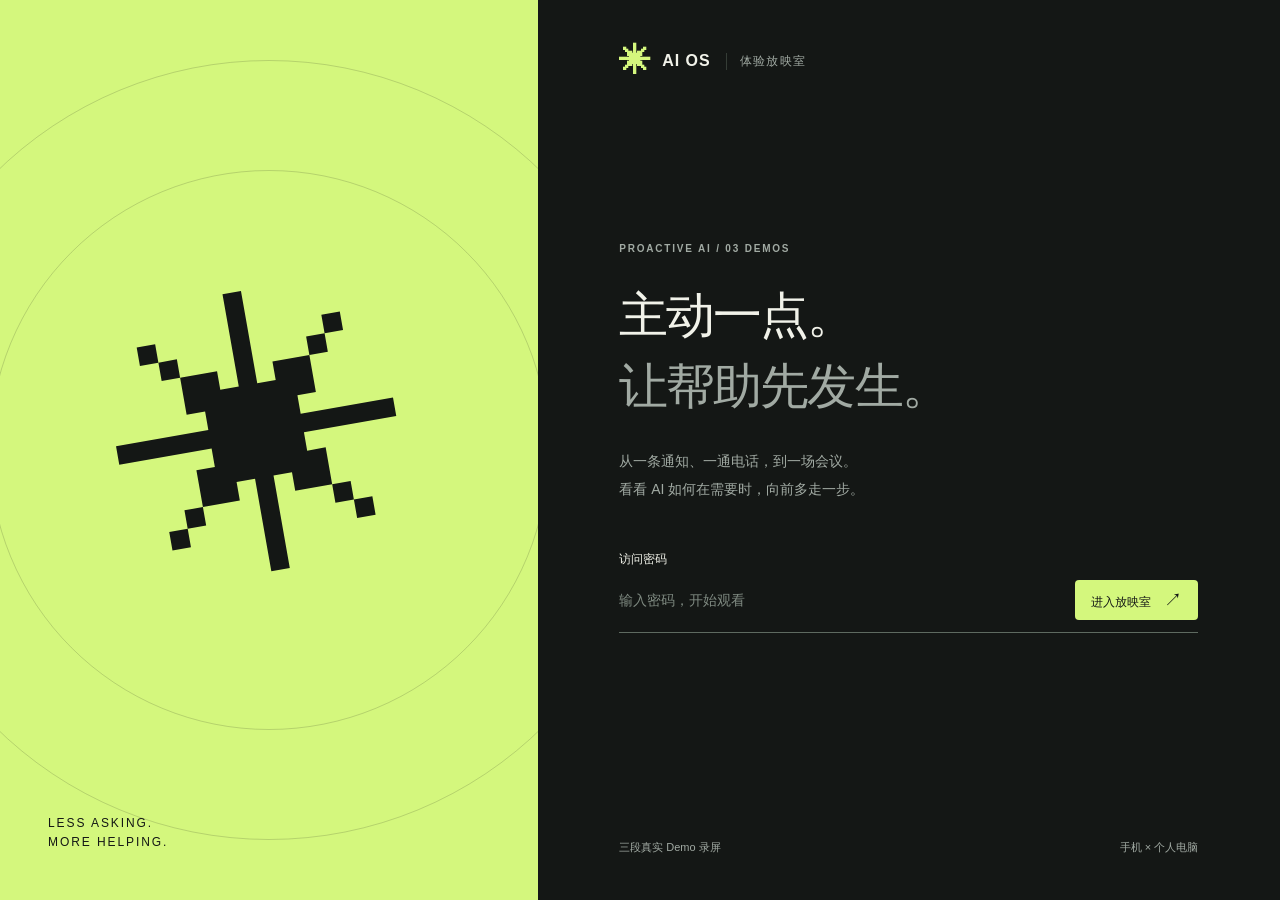
==== docs/index.html @ b567d671 "Publish encrypted proactive AI demo gallery" ====
<!doctype html>
<html lang="zh-CN">
<head>
  <meta charset="utf-8">
  <meta name="viewport" content="width=device-width,initial-scale=1">
  <meta name="theme-color" content="#141715">
  <meta name="robots" content="noindex,nofollow">
  <title>主动一点 · AI 服务演示</title>
  <link rel="stylesheet" href="styles.css">
  <script src="app.js" defer></script>
</head>
<body>
  <section class="gate" id="gate" aria-labelledby="gate-title">
    <div class="gate-art" aria-hidden="true"><span class="orbit orbit-one"></span><span class="orbit orbit-two"></span><span class="spark">✳</span><div class="art-caption">LESS ASKING.<br>MORE HELPING.</div></div>
    <div class="gate-content">
      <a class="brand" href="./" aria-label="主动一点首页"><span class="brand-mark">✳</span> AI OS <span class="brand-label">体验放映室</span></a>
      <div class="gate-copy"><span class="eyebrow">PROACTIVE AI / 03 DEMOS</span><h1 id="gate-title">主动一点。<br><span>让帮助先发生。</span></h1><p>从一条通知、一通电话，到一场会议。<br>看看 AI 如何在需要时，向前多走一步。</p>
        <form id="unlock-form"><label for="password">访问密码</label><div class="password-row"><input id="password" name="password" type="password" autocomplete="current-password" required placeholder="输入密码，开始观看" aria-describedby="gate-status"><button type="submit" id="unlock">进入放映室 <span aria-hidden="true">↗</span></button></div><p id="gate-status" role="status" aria-live="polite"></p></form>
      </div>
      <div class="gate-footer"><span>三段真实 Demo 录屏</span><span>手机 × 个人电脑</span></div>
    </div>
  </section>
  <main id="gallery" hidden>
    <header class="topbar"><a class="brand" href="./"><span class="brand-mark">✳</span> AI OS <span class="brand-label">体验放映室</span></a><button class="lock-button" id="lock">退出并锁定 <span aria-hidden="true">↗</span></button></header>
    <section class="intro"><div><span class="eyebrow">PROACTIVE AI IN EVERYDAY LIFE</span><h1>主动一点<span class="accent">。</span></h1></div><p>有些帮助，不必等你开口。<br>三个日常场景，看 AI 如何接住下一步。</p></section>
    <section class="cinema" aria-label="视频放映区">
      <div class="screen-column"><div class="screen"><video id="player" controls playsinline preload="metadata" aria-label="演示视频"></video><div class="screen-status" id="video-status" role="status" aria-live="polite" hidden></div></div><div class="now-playing"><div><span class="eyebrow" id="playing-kicker"></span><h2 id="playing-title"></h2></div><span class="time-pill" id="playing-duration"></span></div><p class="playing-description" id="playing-description"></p><div class="journey" id="journey" aria-label="演示流程"></div></div>
      <aside class="playlist" aria-label="选择演示"><div class="playlist-heading"><span>场景目录</span><span>01 — 03</span></div><div id="video-list"></div><p class="playlist-footnote">选择一个场景，点击播放。<br>横屏或全屏观看，细节更清楚。</p></aside>
    </section>
    <footer class="footer"><span>AI OS · 主动服务探索</span><span>演示录屏 · 示例数据</span></footer>
  </main>
  <noscript>请开启 JavaScript，以解锁和播放演示视频。</noscript>
</body>
</html>
---- docs/styles.css ----
:root{color-scheme:dark;--bg:#141715;--panel:#1d211e;--ink:#f1f2e9;--muted:#a1aaa3;--line:#353d36;--lime:#d4f77d;--serif:"Songti SC","STSong","Noto Serif CJK SC",serif;--sans:"Avenir Next","PingFang SC","Microsoft YaHei",sans-serif}*{box-sizing:border-box}body{margin:0;background:var(--bg);color:var(--ink);font-family:var(--sans);-webkit-font-smoothing:antialiased}button,input{font:inherit}button,a,input{-webkit-tap-highlight-color:transparent}button{cursor:pointer}button:disabled{cursor:wait;opacity:.65}a{color:inherit;text-decoration:none}[hidden]{display:none!important}button:focus-visible,a:focus-visible,input:focus-visible{outline:2px solid var(--lime);outline-offset:5px}.brand{display:flex;align-items:center;gap:10px;letter-spacing:.06em;font-size:16px;font-weight:650}.brand-mark{font-size:32px;color:var(--lime);line-height:1}.brand-label{border-left:1px solid var(--line);padding-left:13px;margin-left:5px;color:var(--muted);font-size:12px;font-weight:400;letter-spacing:.12em}.eyebrow{font-size:10px;letter-spacing:.18em;color:var(--muted);font-weight:600}.gate{display:grid;grid-template-columns:42% 58%;min-height:100svh}.gate-art{position:relative;overflow:hidden;background:var(--lime);color:var(--bg);display:flex;align-items:center;justify-content:center;min-height:620px}.orbit{position:absolute;border:1px solid #14171529;border-radius:50%;width:560px;height:560px}.orbit-two{width:780px;height:780px}.spark{font-size:300px;line-height:1;transform:rotate(-10deg);font-family:Georgia,serif}.art-caption{position:absolute;left:48px;bottom:48px;font-size:12px;line-height:1.6;letter-spacing:.16em}.gate-content{display:flex;flex-direction:column;justify-content:space-between;padding:45px 11%;gap:65px}.gate-copy h1{font-family:var(--serif);font-size:clamp(37px,3.8vw,62px);font-weight:400;line-height:1.45;letter-spacing:-.04em;margin:25px 0}.gate-copy h1 span{color:var(--muted)}.gate-copy>p{font-size:14px;line-height:2;color:var(--muted);margin-bottom:48px}form label{font-size:12px;display:block;margin-bottom:12px}.password-row{display:flex;border-bottom:1px solid #5e6a60;padding-bottom:12px;gap:10px}.password-row input{min-width:0;width:100%;background:transparent;color:var(--ink);border:0;padding:12px 0;font-size:14px}.password-row input::placeholder{color:#7f8a81}.password-row button{flex-shrink:0;border:0;border-radius:4px;background:var(--lime);color:var(--bg);font-size:12px;padding:0 16px}.password-row button span{margin-left:10px;font-size:18px}#gate-status{min-height:22px;margin:12px 0;font-size:12px;color:var(--lime);line-height:1.7}.gate-footer{font-size:11px;color:var(--muted);display:flex;justify-content:space-between;gap:20px}main{max-width:1560px;margin:auto;padding:0 5%}.topbar{height:95px;display:flex;align-items:center;justify-content:space-between;border-bottom:1px solid var(--line)}.lock-button{border:0;background:none;color:var(--muted);font-size:12px;padding:12px 0 12px 12px}.lock-button span{margin-left:12px}.intro{display:flex;justify-content:space-between;align-items:flex-end;padding:51px 0 36px;gap:25px}.intro h1{font-family:var(--serif);font-weight:400;font-size:56px;letter-spacing:-.04em;margin:13px 0 0;line-height:1.25}.accent{color:var(--lime)}.intro p{color:var(--muted);font-size:13px;line-height:1.9;margin:0 0 5px}.cinema{display:grid;grid-template-columns:minmax(0,1fr) 300px;gap:36px}.screen{position:relative;aspect-ratio:8/5;background:#080b09;border-radius:8px;overflow:hidden;border:1px solid var(--line)}video{display:block;width:100%;height:100%;object-fit:contain}.screen-status{position:absolute;inset:0;display:flex;align-items:center;justify-content:center;background:#080b09e6;color:var(--lime);font-size:13px;gap:16px;padding:24px;text-align:center}.screen-status button{background:var(--lime);color:var(--bg);border:0;padding:10px 18px;border-radius:4px}.now-playing{display:flex;align-items:center;justify-content:space-between;gap:20px;margin-top:26px}.now-playing h2{font-size:24px;font-weight:500;margin:9px 0 0;letter-spacing:.02em}.time-pill{color:var(--muted);font-size:12px;border:1px solid var(--line);border-radius:30px;padding:8px 12px;white-space:nowrap}.playing-description{font-size:13px;color:var(--muted);line-height:1.9;margin:16px 0}.journey{display:flex;align-items:center;flex-wrap:wrap;gap:8px;margin:22px 0}.journey span{font-size:11px;border:1px solid var(--line);padding:7px 10px;border-radius:4px;color:#c5cec7}.journey i{font-size:12px;font-style:normal;color:#667569}.playlist-heading{display:flex;justify-content:space-between;font-size:11px;color:var(--muted);padding-bottom:15px;border-bottom:1px solid var(--line)}.video-card{display:block;text-align:left;border:1px solid transparent;border-bottom-color:var(--line);width:100%;background:none;color:var(--ink);padding:20px 14px;transition:background .2s,border-color .2s;border-radius:5px}.video-card:hover{background:#232b23}.video-card[aria-pressed=true]{background:#242d21;border-color:#57733b}.card-top{display:flex;justify-content:space-between;align-items:center;color:var(--muted);font-size:10px;letter-spacing:.12em;margin-bottom:12px}.video-card[aria-pressed=true] .card-top{color:var(--lime)}.card-poster{width:100%;aspect-ratio:8/5;object-fit:cover;display:block;border-radius:3px;margin-bottom:14px;background:#0c110c}.card-title{font-size:16px;display:block;margin-bottom:7px}.card-subtitle{font-size:11px;color:var(--muted);display:block;line-height:1.7}.playlist-footnote{font-size:11px;line-height:1.9;color:var(--muted);margin:20px 14px}.footer{display:flex;justify-content:space-between;gap:18px;margin-top:46px;padding:24px 0;border-top:1px solid var(--line);font-size:10px;letter-spacing:.05em;color:var(--muted)}@media(min-width:1450px){.cinema{grid-template-columns:minmax(0,1fr) 335px}.video-card{padding:22px 18px}.card-poster{max-height:165px}}@media(max-width:1000px){.cinema{grid-template-columns:minmax(0,1fr) 240px;gap:22px}.gate-content{padding:36px 8%}.spark{font-size:240px}.gate-copy h1{font-size:38px}.intro h1{font-size:46px}.card-title{font-size:14px}.video-card{padding:16px 10px}}@media(max-width:720px){.gate{grid-template-columns:1fr}.gate-art{min-height:190px;height:25svh}.spark{font-size:155px}.orbit-one{width:250px;height:250px}.orbit-two{width:370px;height:370px}.art-caption{left:24px;bottom:20px;font-size:8px}.gate-content{padding:28px 7% 24px;gap:35px}.gate-copy h1{font-size:36px;margin:18px 0}.gate-copy>p{margin-bottom:28px}.password-row button{padding:0 12px}.gate-footer{font-size:10px}.gate-content>.brand{margin-bottom:4px}main{padding:0 5%}.topbar{height:78px}.brand-label{font-size:10px;padding-left:10px}.brand{font-size:14px;gap:7px}.brand-mark{font-size:28px}.lock-button{font-size:11px}.intro{padding:32px 0 24px;display:block}.intro h1{font-size:42px;margin-top:12px}.intro p{font-size:12px;margin-top:15px}.cinema{display:block}.now-playing h2{font-size:21px}.now-playing{margin-top:20px}.playlist{margin-top:32px}.card-poster{width:112px;float:left;margin:0 16px 0 0}.video-card{min-height:115px;padding:16px 12px}.card-top{margin-bottom:10px}.card-title{font-size:15px}.card-subtitle{font-size:11px}.video-card:after{content:"";display:table;clear:both}.playlist-footnote{margin:16px 12px}.footer{margin-top:28px;font-size:9px}.journey{gap:6px}.journey span{font-size:10px;padding:6px 8px}}@media(prefers-reduced-motion:no-preference){.gate-copy,main:not([hidden]) .intro{animation:appear .65s ease both}@keyframes appear{from{opacity:0;transform:translateY(12px)}to{opacity:1;transform:translateY(0)}}}
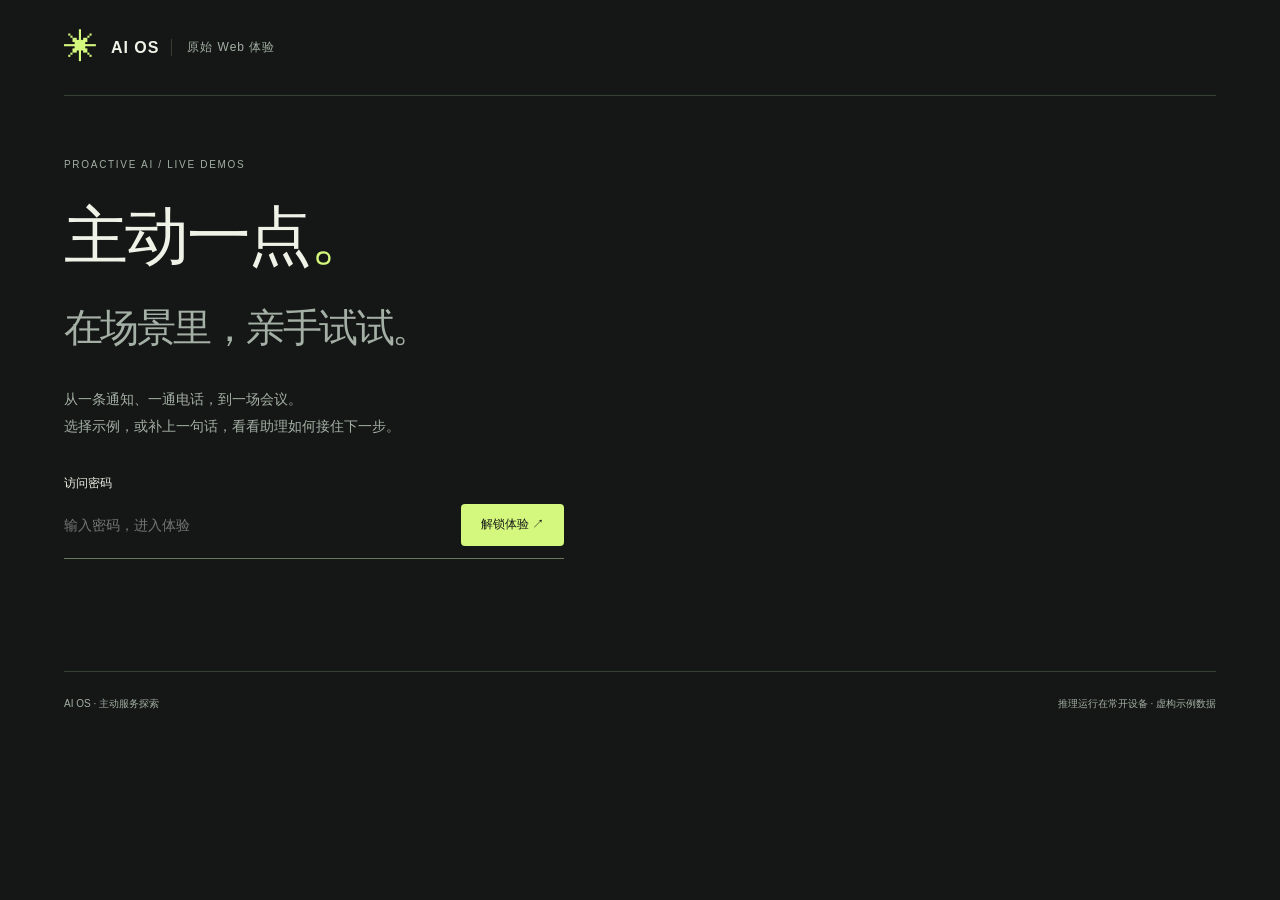
==== commit 5a5f6b35: "Deploy original interactive notification call and meeting demos" ====
--- a/docs/index.html
+++ b/docs/index.html
@@ -1,34 +1,7 @@
 <!doctype html>
-<html lang="zh-CN">
-<head>
-  <meta charset="utf-8">
-  <meta name="viewport" content="width=device-width,initial-scale=1">
-  <meta name="theme-color" content="#141715">
-  <meta name="robots" content="noindex,nofollow">
-  <title>主动一点 · AI 服务演示</title>
-  <link rel="stylesheet" href="styles.css">
-  <script src="app.js" defer></script>
-</head>
-<body>
-  <section class="gate" id="gate" aria-labelledby="gate-title">
-    <div class="gate-art" aria-hidden="true"><span class="orbit orbit-one"></span><span class="orbit orbit-two"></span><span class="spark">✳</span><div class="art-caption">LESS ASKING.<br>MORE HELPING.</div></div>
-    <div class="gate-content">
-      <a class="brand" href="./" aria-label="主动一点首页"><span class="brand-mark">✳</span> AI OS <span class="brand-label">体验放映室</span></a>
-      <div class="gate-copy"><span class="eyebrow">PROACTIVE AI / 03 DEMOS</span><h1 id="gate-title">主动一点。<br><span>让帮助先发生。</span></h1><p>从一条通知、一通电话，到一场会议。<br>看看 AI 如何在需要时，向前多走一步。</p>
-        <form id="unlock-form"><label for="password">访问密码</label><div class="password-row"><input id="password" name="password" type="password" autocomplete="current-password" required placeholder="输入密码，开始观看" aria-describedby="gate-status"><button type="submit" id="unlock">进入放映室 <span aria-hidden="true">↗</span></button></div><p id="gate-status" role="status" aria-live="polite"></p></form>
-      </div>
-      <div class="gate-footer"><span>三段真实 Demo 录屏</span><span>手机 × 个人电脑</span></div>
-    </div>
-  </section>
-  <main id="gallery" hidden>
-    <header class="topbar"><a class="brand" href="./"><span class="brand-mark">✳</span> AI OS <span class="brand-label">体验放映室</span></a><button class="lock-button" id="lock">退出并锁定 <span aria-hidden="true">↗</span></button></header>
-    <section class="intro"><div><span class="eyebrow">PROACTIVE AI IN EVERYDAY LIFE</span><h1>主动一点<span class="accent">。</span></h1></div><p>有些帮助，不必等你开口。<br>三个日常场景，看 AI 如何接住下一步。</p></section>
-    <section class="cinema" aria-label="视频放映区">
-      <div class="screen-column"><div class="screen"><video id="player" controls playsinline preload="metadata" aria-label="演示视频"></video><div class="screen-status" id="video-status" role="status" aria-live="polite" hidden></div></div><div class="now-playing"><div><span class="eyebrow" id="playing-kicker"></span><h2 id="playing-title"></h2></div><span class="time-pill" id="playing-duration"></span></div><p class="playing-description" id="playing-description"></p><div class="journey" id="journey" aria-label="演示流程"></div></div>
-      <aside class="playlist" aria-label="选择演示"><div class="playlist-heading"><span>场景目录</span><span>01 — 03</span></div><div id="video-list"></div><p class="playlist-footnote">选择一个场景，点击播放。<br>横屏或全屏观看，细节更清楚。</p></aside>
-    </section>
-    <footer class="footer"><span>AI OS · 主动服务探索</span><span>演示录屏 · 示例数据</span></footer>
-  </main>
-  <noscript>请开启 JavaScript，以解锁和播放演示视频。</noscript>
-</body>
-</html>
+<html lang="zh-CN"><head><meta charset="utf-8"><meta name="viewport" content="width=device-width,initial-scale=1"><meta name="theme-color" content="#141715"><meta name="robots" content="noindex,nofollow"><title>主动一点 · Web 体验</title><link rel="stylesheet" href="styles.css"><script src="config.js"></script><script src="portal.js" defer></script></head>
+<body><header><a class="brand" href="./"><b>✳</b> AI OS <span>原始 Web 体验</span></a><button id="logout" hidden>退出并锁定 ↗</button></header>
+<main><section class="intro"><span class="eyebrow">PROACTIVE AI / LIVE DEMOS</span><h1>主动一点<span>。</span><br><em>在场景里，亲手试试。</em></h1><p>从一条通知、一通电话，到一场会议。<br>选择示例，或补上一句话，看看助理如何接住下一步。</p></section>
+<form id="login"><label for="password">访问密码</label><div class="password-row"><input id="password" type="password" autocomplete="current-password" placeholder="输入密码，进入体验" required><button id="submit">解锁体验 ↗</button></div><p id="status" role="status" aria-live="polite"></p></form>
+<section id="demos" aria-label="选择 Demo" hidden><a class="demo featured" href="notification/"><div class="number">01 / 通知驱动</div><div class="illustration" aria-hidden="true"><span class="phone">手机<br><small>通知 · 日程 · 备忘录</small></span><span class="flow">⇄</span><span class="pc">PC Agent<br><small>本地文件 · 桌面工具</small></span></div><h2>手机发现，电脑接力 <span>↗</span></h2><p>推送通知，让助理生成事项、准备资料、起草回复；把需要个人电脑的任务交出去，再看结果回到手机。</p><span class="enter">进入通知助理 · 手机与 PC</span></a><a class="demo" href="call/"><div class="number">02 / 随听 · 通话</div><div class="illustration waves" aria-hidden="true">▂ ▅ ▃ █ ▅ ▂ ▆ ▄</div><h2>边聊边找，及时到场 <span>↗</span></h2><p>播放示例通话或补一句话，查看个人信息卡片召回、新信息草稿与确认保存。</p><span class="enter">进入通话助理</span></a><a class="demo" href="meeting/"><div class="number">03 / 线下会议</div><div class="illustration" aria-hidden="true"><span class="fold">谁答应了什么？<small>文件 · 承诺 · 决定</small></span></div><h2>安静听见，记下重点 <span>↗</span></h2><p>播放多人会议或现场发言，在折叠外屏里看文件、承诺与决定，再整理会后汇总。</p><span class="enter">进入会议助理</span></a></section>
+</main><footer><span>AI OS · 主动服务探索</span><span>推理运行在常开设备 · 虚构示例数据</span></footer><noscript>请开启 JavaScript 体验这些 Demo。</noscript></body></html>
--- a/docs/styles.css
+++ b/docs/styles.css
@@ -1 +1 @@
-:root{color-scheme:dark;--bg:#141715;--panel:#1d211e;--ink:#f1f2e9;--muted:#a1aaa3;--line:#353d36;--lime:#d4f77d;--serif:"Songti SC","STSong","Noto Serif CJK SC",serif;--sans:"Avenir Next","PingFang SC","Microsoft YaHei",sans-serif}*{box-sizing:border-box}body{margin:0;background:var(--bg);color:var(--ink);font-family:var(--sans);-webkit-font-smoothing:antialiased}button,input{font:inherit}button,a,input{-webkit-tap-highlight-color:transparent}button{cursor:pointer}button:disabled{cursor:wait;opacity:.65}a{color:inherit;text-decoration:none}[hidden]{display:none!important}button:focus-visible,a:focus-visible,input:focus-visible{outline:2px solid var(--lime);outline-offset:5px}.brand{display:flex;align-items:center;gap:10px;letter-spacing:.06em;font-size:16px;font-weight:650}.brand-mark{font-size:32px;color:var(--lime);line-height:1}.brand-label{border-left:1px solid var(--line);padding-left:13px;margin-left:5px;color:var(--muted);font-size:12px;font-weight:400;letter-spacing:.12em}.eyebrow{font-size:10px;letter-spacing:.18em;color:var(--muted);font-weight:600}.gate{display:grid;grid-template-columns:42% 58%;min-height:100svh}.gate-art{position:relative;overflow:hidden;background:var(--lime);color:var(--bg);display:flex;align-items:center;justify-content:center;min-height:620px}.orbit{position:absolute;border:1px solid #14171529;border-radius:50%;width:560px;height:560px}.orbit-two{width:780px;height:780px}.spark{font-size:300px;line-height:1;transform:rotate(-10deg);font-family:Georgia,serif}.art-caption{position:absolute;left:48px;bottom:48px;font-size:12px;line-height:1.6;letter-spacing:.16em}.gate-content{display:flex;flex-direction:column;justify-content:space-between;padding:45px 11%;gap:65px}.gate-copy h1{font-family:var(--serif);font-size:clamp(37px,3.8vw,62px);font-weight:400;line-height:1.45;letter-spacing:-.04em;margin:25px 0}.gate-copy h1 span{color:var(--muted)}.gate-copy>p{font-size:14px;line-height:2;color:var(--muted);margin-bottom:48px}form label{font-size:12px;display:block;margin-bottom:12px}.password-row{display:flex;border-bottom:1px solid #5e6a60;padding-bottom:12px;gap:10px}.password-row input{min-width:0;width:100%;background:transparent;color:var(--ink);border:0;padding:12px 0;font-size:14px}.password-row input::placeholder{color:#7f8a81}.password-row button{flex-shrink:0;border:0;border-radius:4px;background:var(--lime);color:var(--bg);font-size:12px;padding:0 16px}.password-row button span{margin-left:10px;font-size:18px}#gate-status{min-height:22px;margin:12px 0;font-size:12px;color:var(--lime);line-height:1.7}.gate-footer{font-size:11px;color:var(--muted);display:flex;justify-content:space-between;gap:20px}main{max-width:1560px;margin:auto;padding:0 5%}.topbar{height:95px;display:flex;align-items:center;justify-content:space-between;border-bottom:1px solid var(--line)}.lock-button{border:0;background:none;color:var(--muted);font-size:12px;padding:12px 0 12px 12px}.lock-button span{margin-left:12px}.intro{display:flex;justify-content:space-between;align-items:flex-end;padding:51px 0 36px;gap:25px}.intro h1{font-family:var(--serif);font-weight:400;font-size:56px;letter-spacing:-.04em;margin:13px 0 0;line-height:1.25}.accent{color:var(--lime)}.intro p{color:var(--muted);font-size:13px;line-height:1.9;margin:0 0 5px}.cinema{display:grid;grid-template-columns:minmax(0,1fr) 300px;gap:36px}.screen{position:relative;aspect-ratio:8/5;background:#080b09;border-radius:8px;overflow:hidden;border:1px solid var(--line)}video{display:block;width:100%;height:100%;object-fit:contain}.screen-status{position:absolute;inset:0;display:flex;align-items:center;justify-content:center;background:#080b09e6;color:var(--lime);font-size:13px;gap:16px;padding:24px;text-align:center}.screen-status button{background:var(--lime);color:var(--bg);border:0;padding:10px 18px;border-radius:4px}.now-playing{display:flex;align-items:center;justify-content:space-between;gap:20px;margin-top:26px}.now-playing h2{font-size:24px;font-weight:500;margin:9px 0 0;letter-spacing:.02em}.time-pill{color:var(--muted);font-size:12px;border:1px solid var(--line);border-radius:30px;padding:8px 12px;white-space:nowrap}.playing-description{font-size:13px;color:var(--muted);line-height:1.9;margin:16px 0}.journey{display:flex;align-items:center;flex-wrap:wrap;gap:8px;margin:22px 0}.journey span{font-size:11px;border:1px solid var(--line);padding:7px 10px;border-radius:4px;color:#c5cec7}.journey i{font-size:12px;font-style:normal;color:#667569}.playlist-heading{display:flex;justify-content:space-between;font-size:11px;color:var(--muted);padding-bottom:15px;border-bottom:1px solid var(--line)}.video-card{display:block;text-align:left;border:1px solid transparent;border-bottom-color:var(--line);width:100%;background:none;color:var(--ink);padding:20px 14px;transition:background .2s,border-color .2s;border-radius:5px}.video-card:hover{background:#232b23}.video-card[aria-pressed=true]{background:#242d21;border-color:#57733b}.card-top{display:flex;justify-content:space-between;align-items:center;color:var(--muted);font-size:10px;letter-spacing:.12em;margin-bottom:12px}.video-card[aria-pressed=true] .card-top{color:var(--lime)}.card-poster{width:100%;aspect-ratio:8/5;object-fit:cover;display:block;border-radius:3px;margin-bottom:14px;background:#0c110c}.card-title{font-size:16px;display:block;margin-bottom:7px}.card-subtitle{font-size:11px;color:var(--muted);display:block;line-height:1.7}.playlist-footnote{font-size:11px;line-height:1.9;color:var(--muted);margin:20px 14px}.footer{display:flex;justify-content:space-between;gap:18px;margin-top:46px;padding:24px 0;border-top:1px solid var(--line);font-size:10px;letter-spacing:.05em;color:var(--muted)}@media(min-width:1450px){.cinema{grid-template-columns:minmax(0,1fr) 335px}.video-card{padding:22px 18px}.card-poster{max-height:165px}}@media(max-width:1000px){.cinema{grid-template-columns:minmax(0,1fr) 240px;gap:22px}.gate-content{padding:36px 8%}.spark{font-size:240px}.gate-copy h1{font-size:38px}.intro h1{font-size:46px}.card-title{font-size:14px}.video-card{padding:16px 10px}}@media(max-width:720px){.gate{grid-template-columns:1fr}.gate-art{min-height:190px;height:25svh}.spark{font-size:155px}.orbit-one{width:250px;height:250px}.orbit-two{width:370px;height:370px}.art-caption{left:24px;bottom:20px;font-size:8px}.gate-content{padding:28px 7% 24px;gap:35px}.gate-copy h1{font-size:36px;margin:18px 0}.gate-copy>p{margin-bottom:28px}.password-row button{padding:0 12px}.gate-footer{font-size:10px}.gate-content>.brand{margin-bottom:4px}main{padding:0 5%}.topbar{height:78px}.brand-label{font-size:10px;padding-left:10px}.brand{font-size:14px;gap:7px}.brand-mark{font-size:28px}.lock-button{font-size:11px}.intro{padding:32px 0 24px;display:block}.intro h1{font-size:42px;margin-top:12px}.intro p{font-size:12px;margin-top:15px}.cinema{display:block}.now-playing h2{font-size:21px}.now-playing{margin-top:20px}.playlist{margin-top:32px}.card-poster{width:112px;float:left;margin:0 16px 0 0}.video-card{min-height:115px;padding:16px 12px}.card-top{margin-bottom:10px}.card-title{font-size:15px}.card-subtitle{font-size:11px}.video-card:after{content:"";display:table;clear:both}.playlist-footnote{margin:16px 12px}.footer{margin-top:28px;font-size:9px}.journey{gap:6px}.journey span{font-size:10px;padding:6px 8px}}@media(prefers-reduced-motion:no-preference){.gate-copy,main:not([hidden]) .intro{animation:appear .65s ease both}@keyframes appear{from{opacity:0;transform:translateY(12px)}to{opacity:1;transform:translateY(0)}}}
+:root{color-scheme:dark;--bg:#141715;--ink:#eff2e7;--muted:#a4afa5;--lime:#d4f77d;--line:#364035}*{box-sizing:border-box}body{margin:0;background:var(--bg);color:var(--ink);font-family:"Avenir Next","PingFang SC","Microsoft YaHei",sans-serif;-webkit-font-smoothing:antialiased}a{color:inherit;text-decoration:none}button,input{font:inherit}button{cursor:pointer}[hidden]{display:none!important}header,main,footer{width:90%;max-width:1420px;margin:auto}header{height:96px;display:flex;justify-content:space-between;align-items:center;border-bottom:1px solid var(--line)}.brand{display:flex;align-items:center;gap:12px;font-size:16px;font-weight:600;letter-spacing:.06em}.brand b{font-size:34px;font-weight:400;color:var(--lime)}.brand span{border-left:1px solid var(--line);font-weight:400;padding-left:15px;color:var(--muted);font-size:12px}#logout{background:none;border:0;color:var(--muted);font-size:12px}.intro{padding:58px 0 35px}.eyebrow,.number{font-size:10px;letter-spacing:.17em;color:var(--muted)}h1{font-family:"Songti SC",STSong,serif;font-size:64px;line-height:1.3;letter-spacing:-.04em;font-weight:400;margin:23px 0}h1 span{color:var(--lime)}h1 em{font-size:39px;color:var(--muted);font-style:normal}.intro p{font-size:14px;line-height:1.9;color:var(--muted);margin:25px 0 0}form{max-width:500px;margin:0 0 75px}label{display:block;font-size:12px;margin-bottom:12px}.password-row{display:flex;gap:12px;border-bottom:1px solid #6a785e;padding:0 0 12px}.password-row input{width:100%;min-width:0;color:var(--ink);background:none;border:0;padding:13px 0;font-size:14px}.password-row button{flex-shrink:0;border:0;border-radius:4px;padding:12px 20px;background:var(--lime);color:var(--bg);font-size:12px}#status{min-height:25px;font-size:12px;color:var(--lime);line-height:1.8}#demos{display:grid;grid-template-columns:1.2fr 1fr 1fr;gap:20px;margin-bottom:50px}.demo{display:flex;flex-direction:column;border:1px solid var(--line);border-radius:8px;padding:25px;transition:border-color .2s,transform .2s;background:#1c211c}.demo:hover{border-color:#80975c;transform:translateY(-3px)}.featured{background:#252e20;border-color:#586b40}.illustration{height:170px;display:flex;align-items:center;justify-content:center;gap:14px;color:var(--lime);margin:22px 0}.illustration small{font-size:9px;color:var(--muted);display:block;margin-top:10px;line-height:1.6}.phone{border:1px solid #788a62;border-radius:16px;padding:25px 10px;text-align:center;font-size:13px;transform:rotate(-5deg)}.pc{border:1px solid #788a62;border-bottom:4px solid #788a62;padding:26px 10px;text-align:center;border-radius:5px;font-size:13px;transform:rotate(4deg)}.flow{font-size:24px}.waves{font-size:30px;letter-spacing:4px}.fold{padding:28px 22px;border:1px solid #788a62;border-radius:18px;text-align:center;font-size:14px}.fold small{margin-top:15px}.demo h2{font-size:19px;font-weight:500;line-height:1.5;margin:0}.demo h2 span{float:right;color:var(--lime);padding-left:7px}.demo p{color:var(--muted);font-size:12px;line-height:1.95;margin:16px 0 25px;flex:1}.enter{font-size:11px;color:var(--lime);border-top:1px solid var(--line);padding-top:18px}footer{display:flex;justify-content:space-between;border-top:1px solid var(--line);font-size:10px;color:var(--muted);padding:25px 0;gap:15px}button:disabled{opacity:.6;cursor:wait}a:focus-visible,button:focus-visible,input:focus-visible{outline:2px solid var(--lime);outline-offset:5px}@media(max-width:1000px){#demos{grid-template-columns:1fr}.demo{padding:24px}.illustration{height:140px;margin:15px 0}.demo p{max-width:550px}.intro{padding-top:40px}}@media(max-width:520px){header{height:78px}.brand{font-size:14px;gap:8px}.brand span{font-size:10px;padding-left:10px}h1{font-size:48px}h1 em{font-size:27px}.intro p{font-size:12px}.intro{padding-bottom:30px}.password-row button{padding:12px 16px}.demo h2{font-size:19px}footer{font-size:9px}}
